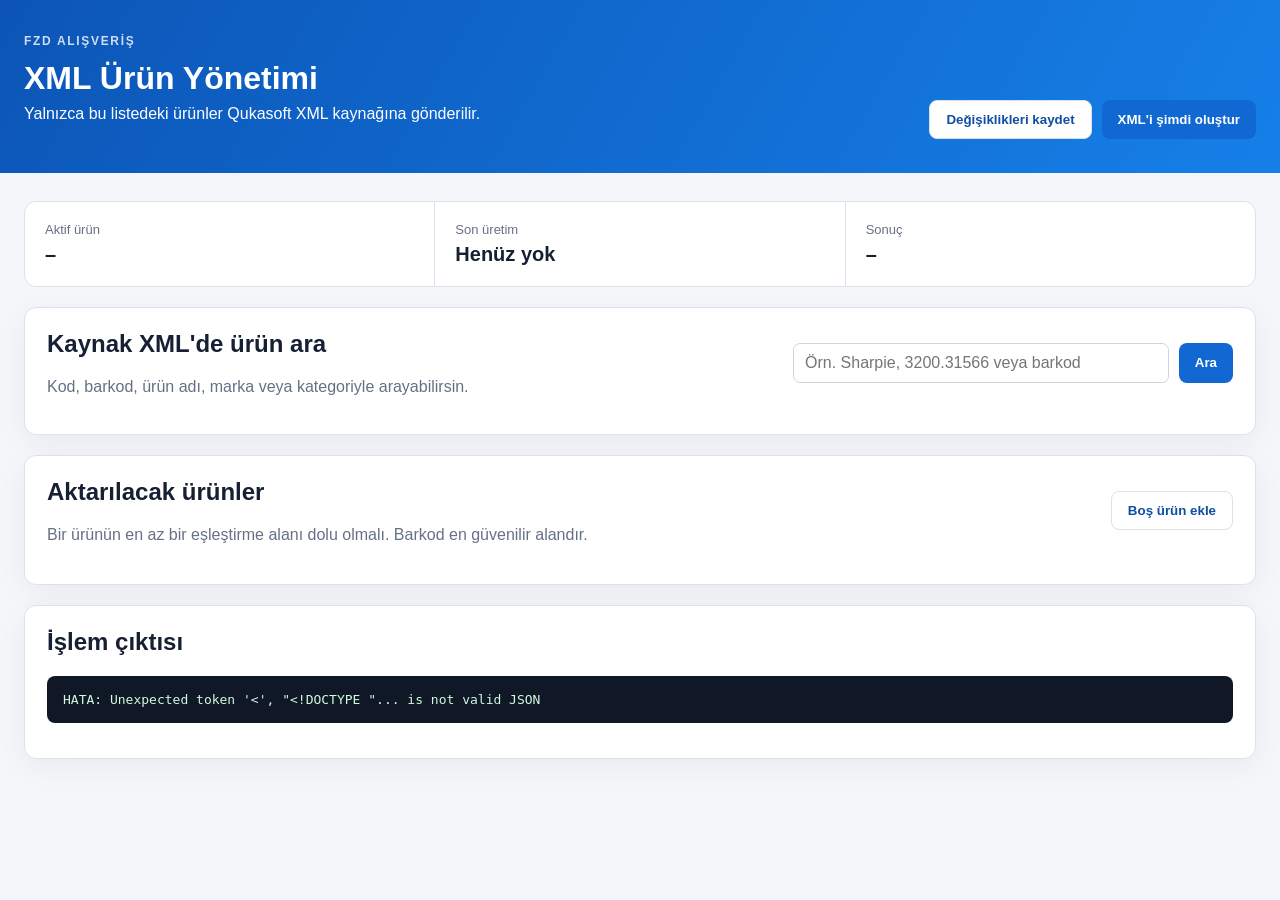
==== admin/index.html @ c8895291 "FZD XML filtre servisini kur" ====
<!doctype html>
<html lang="tr">
<head>
  <meta charset="utf-8">
  <meta name="viewport" content="width=device-width, initial-scale=1">
  <title>FZD XML Ürün Yönetimi</title>
  <link rel="stylesheet" href="styles.css">
</head>
<body>
  <header>
    <div>
      <p class="eyebrow">FZD Alışveriş</p>
      <h1>XML Ürün Yönetimi</h1>
      <p>Yalnızca bu listedeki ürünler Qukasoft XML kaynağına gönderilir.</p>
    </div>
    <div class="header-actions">
      <button id="save" class="secondary">Değişiklikleri kaydet</button>
      <button id="build">XML'i şimdi oluştur</button>
    </div>
  </header>

  <main>
    <section class="status-card">
      <div><span>Aktif ürün</span><strong id="activeCount">–</strong></div>
      <div><span>Son üretim</span><strong id="lastBuild">Henüz yok</strong></div>
      <div><span>Sonuç</span><strong id="buildStatus">–</strong></div>
    </section>

    <section class="panel">
      <div class="section-head">
        <div>
          <h2>Kaynak XML'de ürün ara</h2>
          <p>Kod, barkod, ürün adı, marka veya kategoriyle arayabilirsin.</p>
        </div>
        <div class="search-row">
          <input id="searchInput" placeholder="Örn. Sharpie, 3200.31566 veya barkod">
          <button id="search">Ara</button>
        </div>
      </div>
      <div id="searchMessage" class="message"></div>
      <div id="searchResults" class="results"></div>
    </section>

    <section class="panel">
      <div class="section-head">
        <div>
          <h2>Aktarılacak ürünler</h2>
          <p>Bir ürünün en az bir eşleştirme alanı dolu olmalı. Barkod en güvenilir alandır.</p>
        </div>
        <button id="addBlank" class="secondary">Boş ürün ekle</button>
      </div>
      <div id="products" class="product-list"></div>
    </section>

    <section class="panel output-panel">
      <h2>İşlem çıktısı</h2>
      <pre id="output">Hazır.</pre>
    </section>
  </main>
  <script src="app.js"></script>
</body>
</html>
---- admin/styles.css ----
:root {
  font-family: Inter, Arial, sans-serif;
  color: #172033;
  background: #f4f6fa;
  --blue: #1268d3;
  --blue-dark: #0e4fa2;
  --border: #dce2ec;
  --muted: #667085;
}
* { box-sizing: border-box; }
body { margin: 0; }
header {
  background: linear-gradient(120deg, #0c55b7, #1680e8);
  color: white;
  padding: 34px max(24px, calc((100vw - 1280px) / 2));
  display: flex;
  justify-content: space-between;
  align-items: end;
  gap: 24px;
}
h1, h2, p { margin-top: 0; }
h1 { margin-bottom: 8px; }
.eyebrow { text-transform: uppercase; font-size: 12px; font-weight: 800; letter-spacing: .14em; opacity: .8; }
.header-actions, .search-row { display: flex; gap: 10px; }
main { max-width: 1280px; margin: 28px auto 80px; padding: 0 24px; }
button {
  border: 0; border-radius: 8px; padding: 11px 16px; background: var(--blue); color: white;
  font-weight: 700; cursor: pointer;
}
button:hover { background: var(--blue-dark); }
button.secondary { background: white; color: var(--blue-dark); border: 1px solid var(--border); }
button.danger { background: #fff0f0; color: #b42318; border: 1px solid #fecaca; }
input, textarea {
  width: 100%; border: 1px solid #cfd6e2; border-radius: 7px; padding: 10px 11px; font: inherit; background: white;
}
textarea { min-height: 92px; resize: vertical; }
.status-card { display: grid; grid-template-columns: repeat(3, 1fr); gap: 1px; background: var(--border); border: 1px solid var(--border); border-radius: 12px; overflow: hidden; margin-bottom: 20px; }
.status-card div { background: white; padding: 20px; }
.status-card span { display: block; color: var(--muted); font-size: 13px; margin-bottom: 6px; }
.status-card strong { font-size: 20px; }
.panel { background: white; border: 1px solid var(--border); border-radius: 12px; padding: 22px; margin-bottom: 20px; box-shadow: 0 8px 30px rgba(16, 24, 40, .05); }
.section-head { display: flex; justify-content: space-between; gap: 20px; align-items: center; }
.section-head p { color: var(--muted); margin-bottom: 0; }
.search-row { min-width: 440px; }
.results { display: grid; gap: 8px; margin-top: 16px; }
.result { border: 1px solid var(--border); border-radius: 8px; padding: 12px; display: grid; grid-template-columns: 1fr auto; gap: 14px; }
.result small { display: block; color: var(--muted); margin-top: 5px; }
.product-list { display: grid; gap: 14px; margin-top: 18px; }
.product-card { border: 1px solid var(--border); border-radius: 10px; padding: 16px; }
.product-card-head { display: flex; align-items: center; justify-content: space-between; margin-bottom: 12px; }
.product-card-head label { display: flex; align-items: center; gap: 8px; font-weight: 700; }
.product-card-head input { width: auto; }
.fields { display: grid; grid-template-columns: 1.7fr repeat(4, 1fr); gap: 10px; }
.fields label, .images-label { color: var(--muted); font-size: 12px; font-weight: 700; }
.fields input, .images-label textarea { margin-top: 5px; color: #172033; font-weight: 400; }
.images-label { display: block; margin-top: 12px; }
.message { color: var(--muted); margin-top: 12px; }
pre { white-space: pre-wrap; word-break: break-word; background: #101828; color: #d1fadf; padding: 16px; border-radius: 8px; max-height: 380px; overflow: auto; }
@media (max-width: 900px) {
  header, .section-head { align-items: stretch; flex-direction: column; }
  .search-row { min-width: 0; }
  .fields { grid-template-columns: 1fr 1fr; }
  .status-card { grid-template-columns: 1fr; }
}
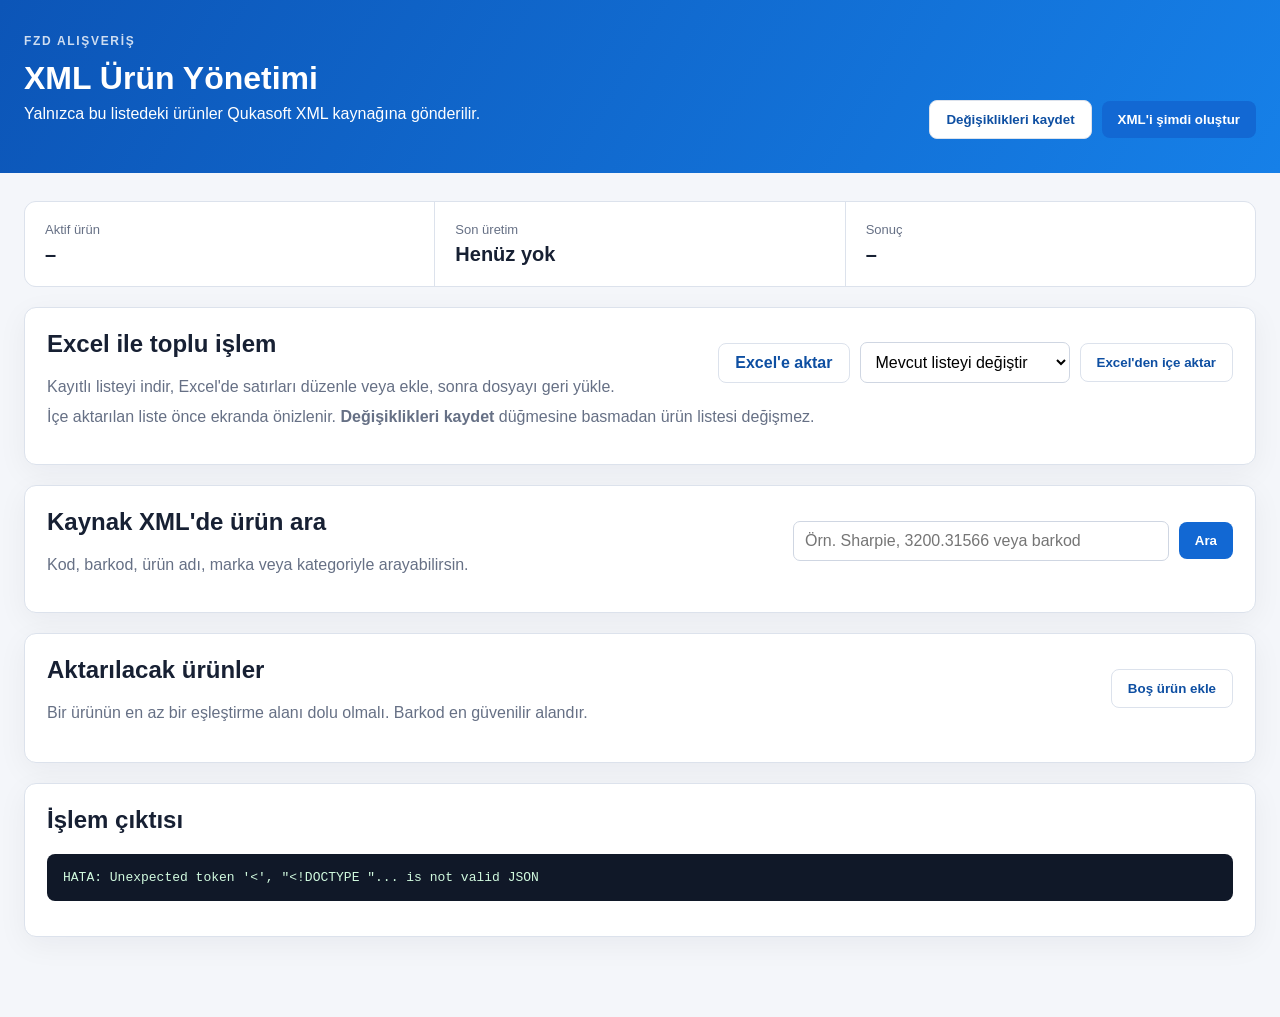
==== commit 05644da2: "Toplu işlem eklendi" ====
--- a/admin/index.html
+++ b/admin/index.html
@@ -24,6 +24,25 @@
       <div><span>Aktif ürün</span><strong id="activeCount">–</strong></div>
       <div><span>Son üretim</span><strong id="lastBuild">Henüz yok</strong></div>
       <div><span>Sonuç</span><strong id="buildStatus">–</strong></div>
+    </section>
+
+    <section class="panel">
+      <div class="section-head">
+        <div>
+          <h2>Excel ile toplu işlem</h2>
+          <p>Kayıtlı listeyi indir, Excel'de satırları düzenle veya ekle, sonra dosyayı geri yükle.</p>
+        </div>
+        <div class="bulk-actions">
+          <a class="button-link secondary" href="/api/products.xlsx">Excel'e aktar</a>
+          <select id="importMode" aria-label="Excel içe aktarma yöntemi">
+            <option value="replace">Mevcut listeyi değiştir</option>
+            <option value="append">Mevcut listeye ekle</option>
+          </select>
+          <button id="importExcel" class="secondary">Excel'den içe aktar</button>
+          <input id="excelFile" type="file" accept=".xlsx,application/vnd.openxmlformats-officedocument.spreadsheetml.sheet" hidden>
+        </div>
+      </div>
+      <p class="message">İçe aktarılan liste önce ekranda önizlenir. <strong>Değişiklikleri kaydet</strong> düğmesine basmadan ürün listesi değişmez.</p>
     </section>
 
     <section class="panel">
--- a/admin/styles.css
+++ b/admin/styles.css
@@ -21,7 +21,7 @@
 h1, h2, p { margin-top: 0; }
 h1 { margin-bottom: 8px; }
 .eyebrow { text-transform: uppercase; font-size: 12px; font-weight: 800; letter-spacing: .14em; opacity: .8; }
-.header-actions, .search-row { display: flex; gap: 10px; }
+.header-actions, .search-row, .bulk-actions { display: flex; gap: 10px; align-items: center; }
 main { max-width: 1280px; margin: 28px auto 80px; padding: 0 24px; }
 button {
   border: 0; border-radius: 8px; padding: 11px 16px; background: var(--blue); color: white;
@@ -29,10 +29,17 @@
 }
 button:hover { background: var(--blue-dark); }
 button.secondary { background: white; color: var(--blue-dark); border: 1px solid var(--border); }
+.button-link {
+  display: inline-flex; align-items: center; justify-content: center; border-radius: 8px; padding: 10px 16px;
+  font-weight: 700; text-decoration: none; white-space: nowrap;
+}
+.button-link.secondary { background: white; color: var(--blue-dark); border: 1px solid var(--border); }
+.button-link.secondary:hover { background: #eef5ff; }
 button.danger { background: #fff0f0; color: #b42318; border: 1px solid #fecaca; }
-input, textarea {
+input, textarea, select {
   width: 100%; border: 1px solid #cfd6e2; border-radius: 7px; padding: 10px 11px; font: inherit; background: white;
 }
+select { width: auto; min-width: 210px; }
 textarea { min-height: 92px; resize: vertical; }
 .status-card { display: grid; grid-template-columns: repeat(3, 1fr); gap: 1px; background: var(--border); border: 1px solid var(--border); border-radius: 12px; overflow: hidden; margin-bottom: 20px; }
 .status-card div { background: white; padding: 20px; }
@@ -58,7 +65,7 @@
 pre { white-space: pre-wrap; word-break: break-word; background: #101828; color: #d1fadf; padding: 16px; border-radius: 8px; max-height: 380px; overflow: auto; }
 @media (max-width: 900px) {
   header, .section-head { align-items: stretch; flex-direction: column; }
-  .search-row { min-width: 0; }
+  .search-row, .bulk-actions { min-width: 0; flex-wrap: wrap; }
   .fields { grid-template-columns: 1fr 1fr; }
   .status-card { grid-template-columns: 1fr; }
 }
